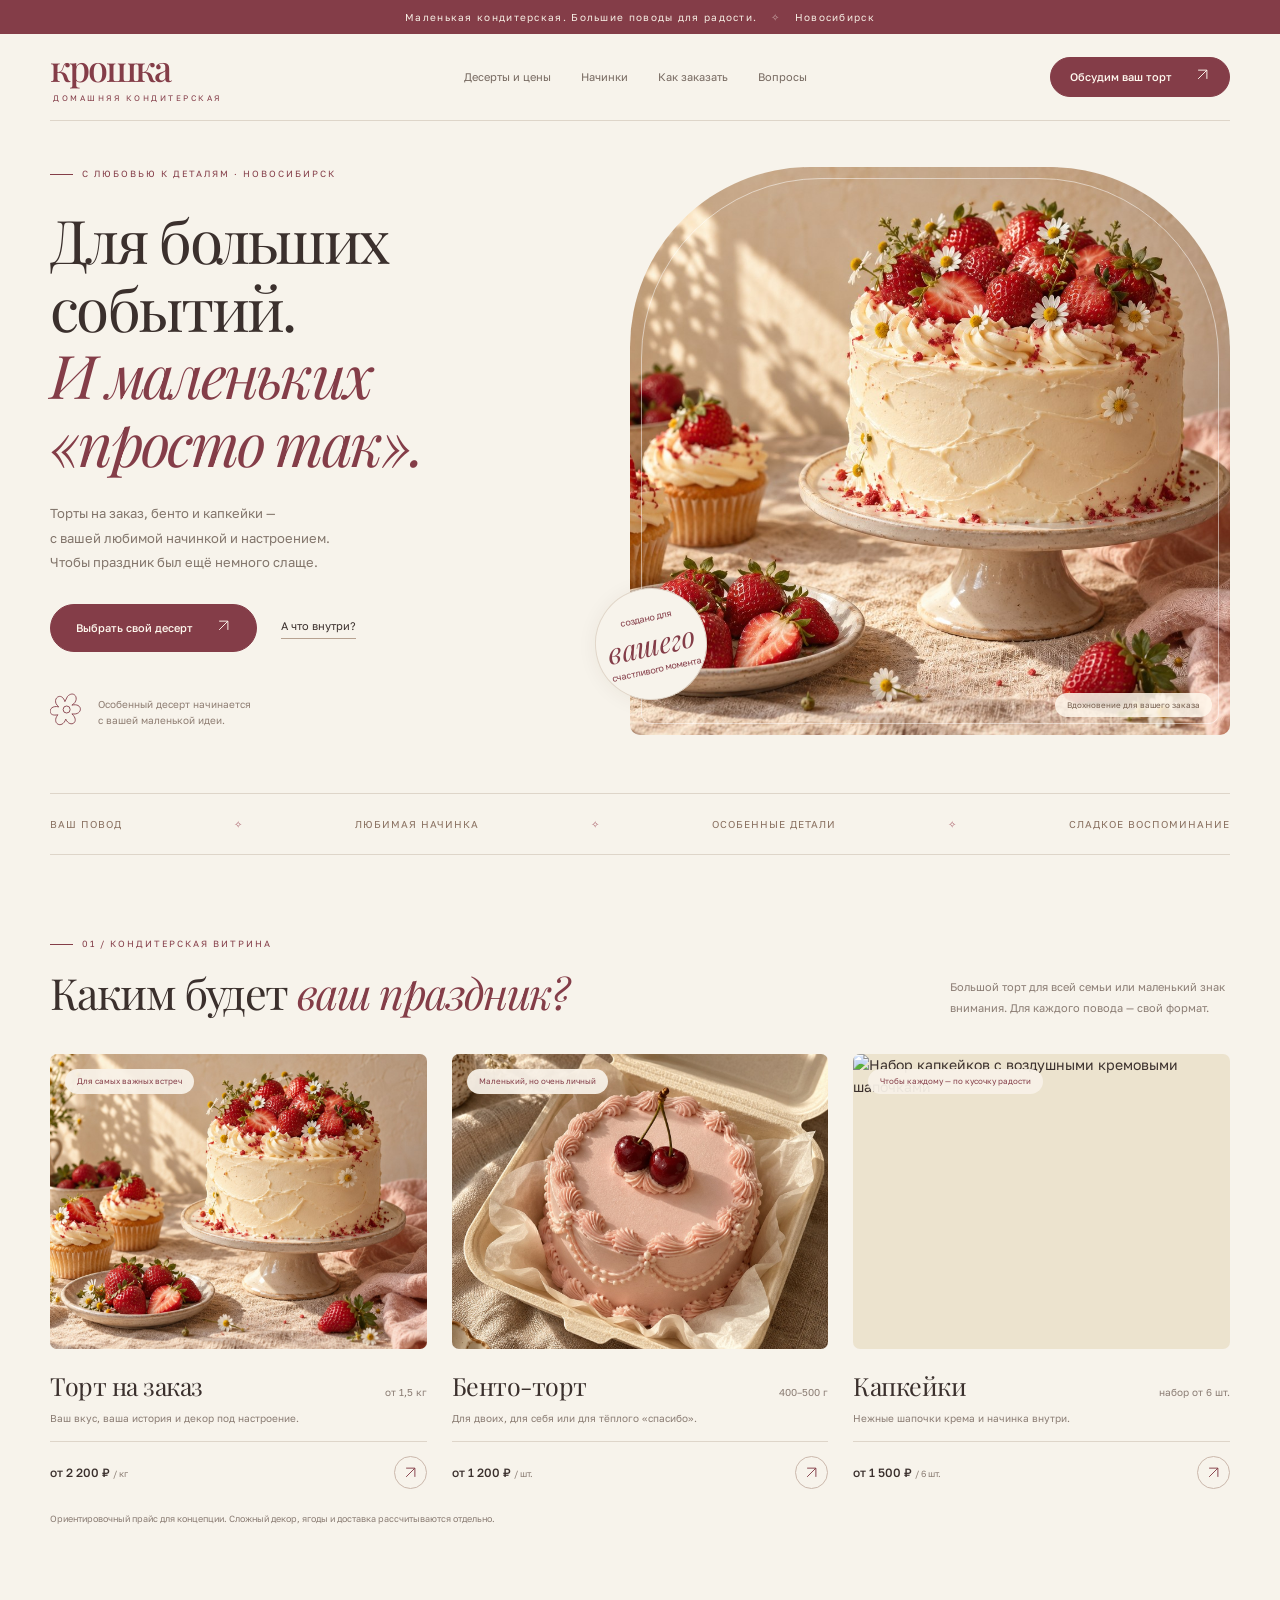
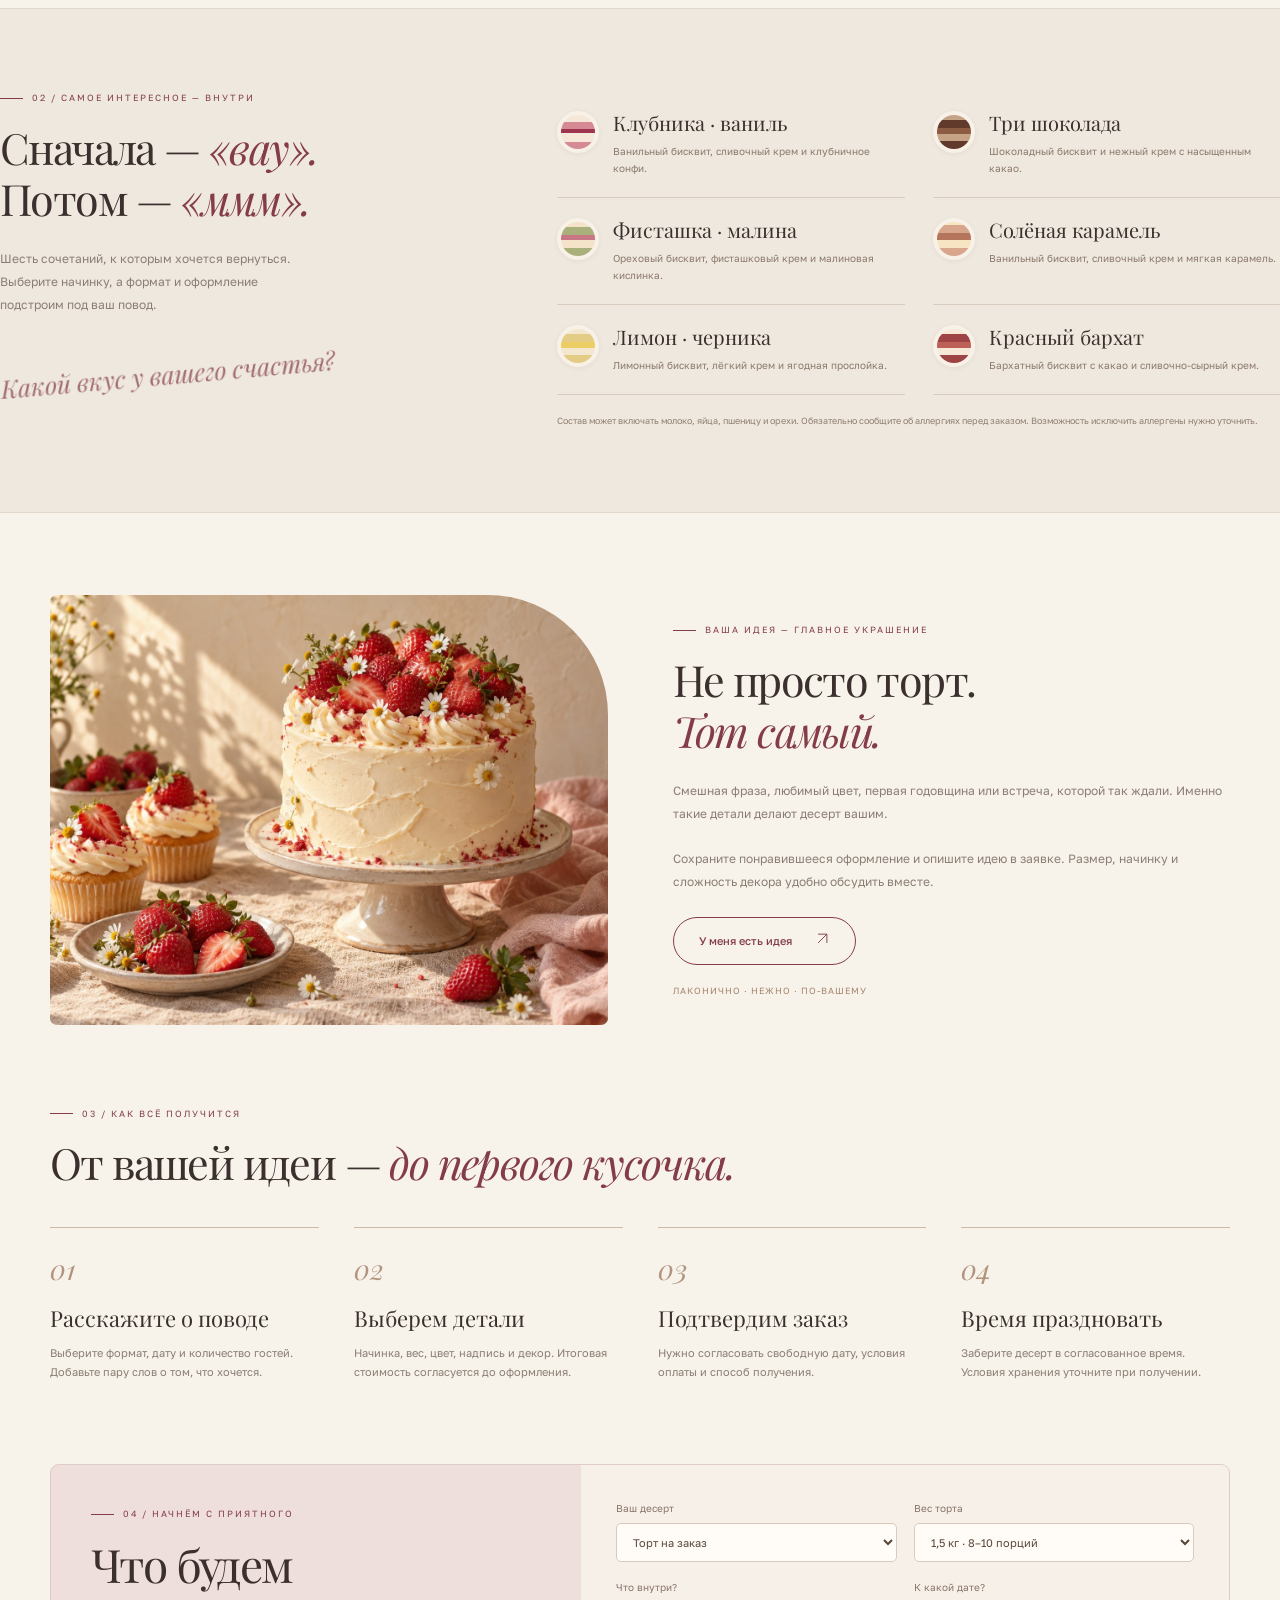
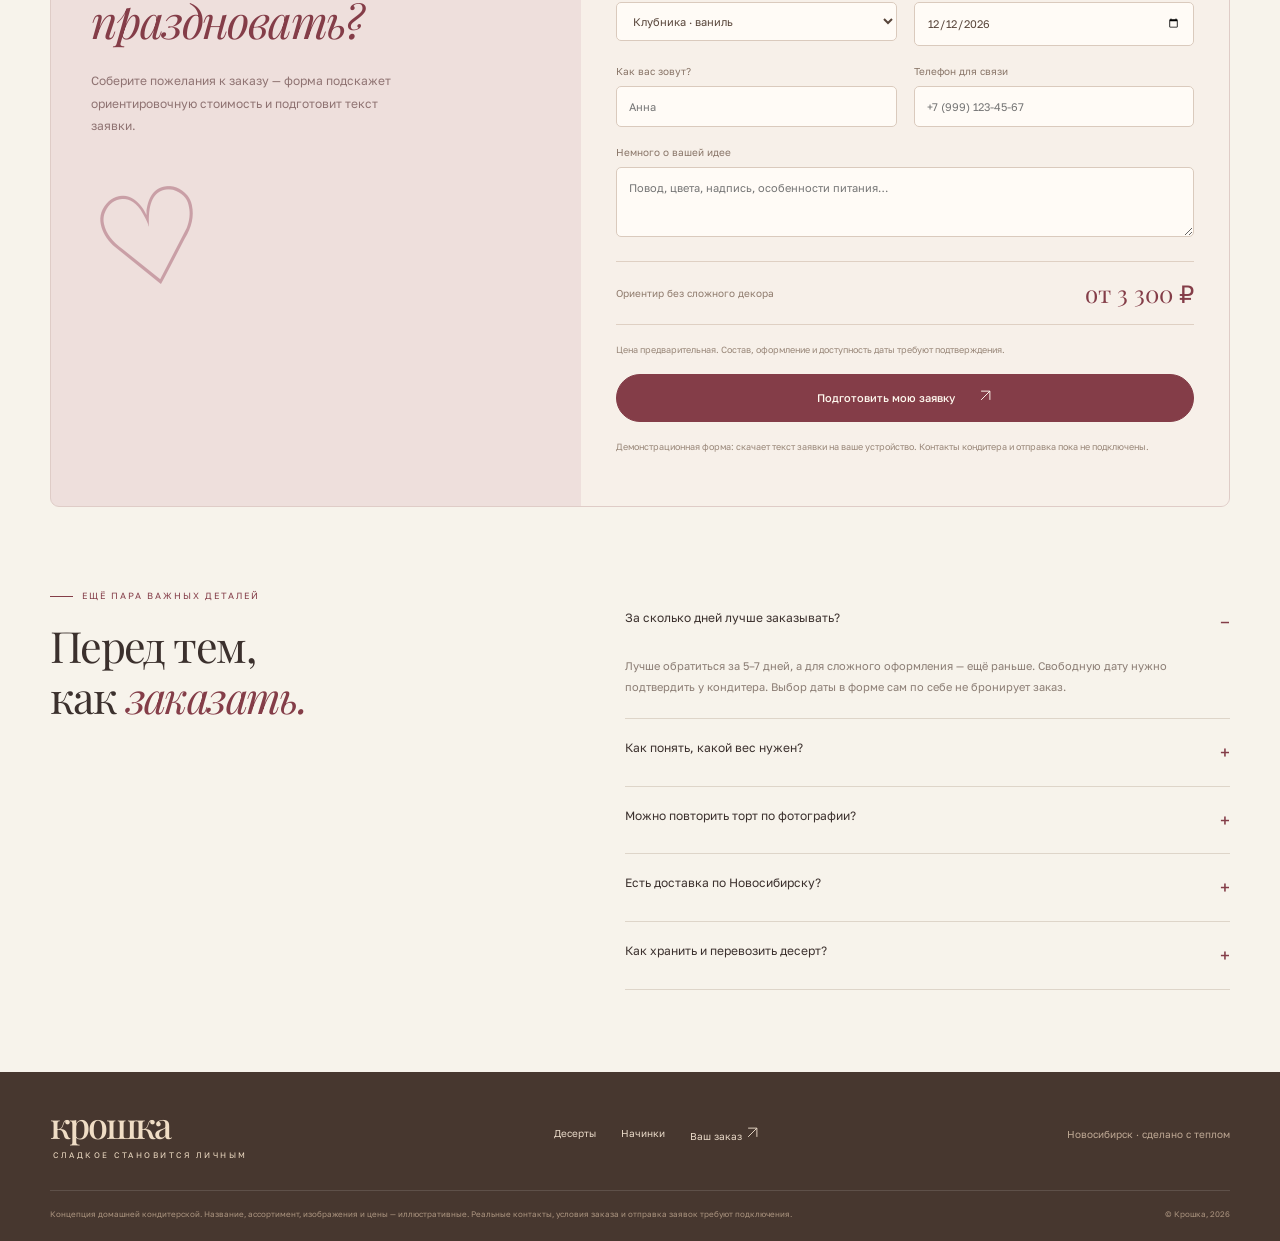
==== kroshka/index.html @ 7d3234ec "Add Kroshka Novosibirsk home bakery website" ====
<!doctype html><html lang="ru"><head><meta charset="utf-8"><meta name="viewport" content="width=device-width,initial-scale=1"><meta name="theme-color" content="#f7f3eb"><title>Крошка — торты с вашим настроением · Новосибирск</title><style>
@import url('https://fonts.googleapis.com/css2?family=Golos+Text:wght@400;500;600&family=Playfair+Display:ital,wght@0,400;0,500;0,600;1,400;1,500&display=swap');
:root{--paper:#f7f3eb;--ink:#3b302d;--wine:#843d48;--muted:#8b7d74;--line:#ded5c9;--pink:#eedfdc;--serif:'Playfair Display',Georgia,serif;--sans:'Golos Text',Arial,sans-serif}*{box-sizing:border-box}html{scroll-behavior:smooth;scroll-padding-top:95px}body{margin:0;background:var(--paper);color:var(--ink);font:14px/1.6 var(--sans)}a{color:inherit;text-decoration:none}button,input,select,textarea{font:inherit}button{cursor:pointer}button:focus-visible,a:focus-visible,input:focus-visible,select:focus-visible,textarea:focus-visible{outline:2px solid var(--wine);outline-offset:4px}.wrap{max-width:1280px;margin:auto;padding:0 50px}.announcement{text-align:center;padding:9px;background:var(--wine);color:#f6eee4;font-size:10px;letter-spacing:1.3px}.announcement span{margin:0 14px;opacity:.65}header{background:#f7f3ebf0;position:sticky;top:0;z-index:10;backdrop-filter:blur(15px)}.nav{height:87px;display:flex;align-items:center;justify-content:space-between;gap:30px;border-bottom:1px solid var(--line)}.logo{font:500 36px/.9 var(--serif);letter-spacing:-2px;color:var(--wine)}.logo small{display:block;font:8px var(--sans);letter-spacing:2.5px;text-transform:uppercase;margin-top:10px;margin-left:3px}.navlinks{display:flex;gap:30px;font-size:11px;color:#766960}.navlinks a:hover{color:var(--wine)}.btn{display:inline-flex;align-items:center;justify-content:center;gap:23px;min-height:48px;border:1px solid var(--wine);background:var(--wine);color:#fff9ef;padding:12px 25px;border-radius:30px;font-size:11px;font-weight:500;transition:transform .2s,background .2s}.btn:hover{transform:translateY(-2px);background:#6e2e39}.btn.outline{background:transparent;color:var(--wine)}.btn.outline:hover{background:#eadeda}.nav .btn{min-height:39px;padding:9px 19px}.hero{display:grid;grid-template-columns:1fr 1.12fr;gap:45px;align-items:center;padding:46px 0 57px}.eyebrow{display:flex;align-items:center;gap:9px;font-size:9px;text-transform:uppercase;letter-spacing:2px;color:var(--wine)}.eyebrow:before{content:'';width:23px;height:1px;background:var(--wine)}h1,h2,h3,p{margin:0}h1{font:400 clamp(48px,4.7vw,66px)/1.12 var(--serif);letter-spacing:-2.7px;margin:25px 0}h1 em,h2 em{font-weight:400;color:var(--wine)}.hero-copy>p{font-size:13px;color:#82756b;line-height:1.9;max-width:360px}.hero-actions{display:flex;align-items:center;gap:24px;margin-top:29px}.text-link{font-size:11px;border-bottom:1px solid #b7a291;padding-bottom:4px}.hero-note{display:flex;gap:13px;align-items:center;margin-top:37px;color:#8f7e73;font-size:10px}.little-flower{color:var(--wine);font:35px var(--serif)}.hero-photo{position:relative;height:568px;border-radius:180px 180px 10px 10px;isolation:isolate}.hero-photo img{width:100%;height:100%;object-fit:cover;border-radius:inherit;object-position:58% center}.photo-border{position:absolute;inset:11px;border:1px solid #ffffff80;border-radius:inherit;pointer-events:none}.round-label{position:absolute;left:-35px;bottom:35px;width:112px;height:112px;border-radius:50%;background:var(--paper);display:flex;flex-direction:column;align-items:center;justify-content:center;color:var(--wine);font-size:9px;text-align:center;line-height:1.6;box-shadow:0 2px 20px #432b1610;transform:rotate(-12deg);border:1px solid #e1d6c9}.round-label strong{font:italic 29px var(--serif);display:block}.photo-caption{position:absolute;right:18px;bottom:18px;background:#fff8edd9;border-radius:20px;padding:6px 12px;font-size:8px;color:#765f4f}.ribbon{display:flex;justify-content:space-between;padding:22px 0;border-block:1px solid var(--line);color:#8a7161;font-size:10px;letter-spacing:1px}.ribbon i{font-style:normal;color:#a75b67}.section{padding:82px 0}.section-head{display:flex;align-items:end;justify-content:space-between;margin-bottom:35px;gap:30px}h2{font:400 43px/1.2 var(--serif);letter-spacing:-1.6px;margin-top:16px}.section-head p{font-size:11px;line-height:1.9;color:var(--muted);max-width:280px}.products{display:grid;grid-template-columns:repeat(3,1fr);gap:25px}.product-image{height:295px;background:#eaded1;overflow:hidden;position:relative;border-radius:7px}.product-image img{width:100%;height:100%;object-fit:cover;transition:transform .7s}.product:hover img{transform:scale(1.035)}.product-image .badge{position:absolute;top:15px;left:15px;border-radius:20px;padding:6px 12px;font-size:8px;background:#f8f2e8ef;color:var(--wine)}.product:nth-child(2) .product-image{background:#efdfe0}.product:nth-child(3) .product-image{background:#ece3ce}.product-head{display:flex;align-items:baseline;justify-content:space-between;margin-top:20px;gap:10px}.product h3{font:400 25px var(--serif);letter-spacing:-.5px}.product p{font-size:10px;color:var(--muted);margin:8px 0 15px}.product-footer{border-top:1px solid var(--line);padding-top:14px;display:flex;align-items:center;justify-content:space-between}.product-footer strong{font-size:12px;font-weight:500}.product-footer strong small{font-size:9px;font-weight:400;color:var(--muted)}.arrow-btn{display:grid;place-items:center;width:33px;height:33px;background:transparent;border:1px solid #cbb8ac;color:var(--wine);border-radius:50%;font-size:19px;transition:background .2s}.arrow-btn:hover{background:var(--pink)}.flavours-section{background:#efe8df;border-block:1px solid #e2d7cb}.flavour-layout{display:grid;grid-template-columns:.8fr 1.2fr;gap:75px}.flavour-intro p{font-size:12px;color:var(--muted);max-width:300px;line-height:1.9;margin:23px 0}.handwritten{font:italic 25px var(--serif);color:#a16b6f;transform:rotate(-5deg);margin-top:35px}.flavour-list{display:grid;grid-template-columns:1fr 1fr;gap:0 28px}.flavour{padding:20px 0;border-bottom:1px solid #d9ccbe;display:flex;gap:14px}.swatch{width:42px;height:42px;flex-shrink:0;border-radius:50%;background:repeating-linear-gradient(0deg,#d8a68c 0 8px,#f7e4c2 8px 16px,#b5755c 16px 23px);border:4px solid #f8f1e7;box-shadow:0 1px 5px #4e2e1410}.flavour h3{font:400 20px var(--serif);line-height:1.2;margin-bottom:8px}.flavour p{font-size:10px;color:#8c7a6b;line-height:1.7}.swatch.berry{background:repeating-linear-gradient(0deg,#d68a93 0 7px,#f6e8d8 7px 16px,#9e344d 16px 20px)}.swatch.choco{background:repeating-linear-gradient(0deg,#613a2c 0 8px,#c5a386 8px 15px,#8c5c42 15px 21px)}.swatch.pistachio{background:repeating-linear-gradient(0deg,#a9b07b 0 8px,#f4e2c9 8px 16px,#c87683 16px 21px)}.swatch.lemon{background:repeating-linear-gradient(0deg,#e3cc85 0 8px,#f4e7cf 8px 15px,#edce64 15px 21px)}.swatch.velvet{background:repeating-linear-gradient(0deg,#9f4444 0 8px,#f7e7d7 8px 15px,#bc6058 15px 21px)}.allergen{font-size:9px;color:#917f70;margin-top:18px;grid-column:1/-1;line-height:1.8}.occasion{display:grid;grid-template-columns:1fr 1fr;gap:65px;align-items:center}.occasion-photo{height:430px;border-radius:7px 120px 7px 7px;overflow:hidden}.occasion-photo img{width:100%;height:100%;object-fit:cover}.occasion p{font-size:12px;color:var(--muted);line-height:1.9;margin:23px 0}.occasion .mini-label{font:9px var(--sans);letter-spacing:1px;color:#a7846d;margin-top:20px}.process{display:grid;grid-template-columns:repeat(4,1fr);gap:35px;margin-top:38px}.process-item{border-top:1px solid #cbb9a9;padding-top:22px}.process-item .number{font:italic 28px var(--serif);color:#b2947e}.process-item h3{font:400 22px var(--serif);margin:16px 0 10px}.process-item p{font-size:11px;color:var(--muted);line-height:1.8}.order-section{padding-top:0}.order-box{background:var(--pink);border:1px solid #dfccc7;border-radius:9px;display:grid;grid-template-columns:.9fr 1.1fr;overflow:hidden}.order-intro{padding:42px 40px;position:relative}.order-intro p{font-size:12px;color:#8f7372;max-width:300px;margin-top:22px;line-height:1.9}.order-intro h2{font-size:46px}.order-doodle{font:130px/1 var(--serif);color:#c99fa6;margin-top:28px;transform:rotate(-12deg);display:inline-block}.form{background:#f7f0e9;padding:35px;display:grid;grid-template-columns:1fr 1fr;gap:17px}.form label{display:block;font-size:10px;margin-bottom:7px;color:#897568}.form select,.form input,.form textarea{width:100%;padding:11px 12px;border:1px solid #dacabd;border-radius:5px;background:#fffbf6;color:#58453a;font-size:11px;min-width:0;outline-offset:2px}.form textarea{resize:vertical;height:70px}.full{grid-column:1/-1}.estimate{display:flex;align-items:center;justify-content:space-between;border-block:1px solid #dfd0c3;padding:15px 0}.estimate span{font-size:10px;color:#8f7b6d}.estimate strong{font:24px var(--serif);color:var(--wine)}.estimate-note,.form-note{font-size:9px;color:#998779;line-height:1.7}.form .btn{width:100%}.result{font-size:11px;color:var(--wine);line-height:1.8}.faq{display:grid;grid-template-columns:1fr 1.2fr;gap:70px;padding-top:0}details{border-bottom:1px solid var(--line)}summary{cursor:pointer;list-style:none;padding:19px 0;display:flex;justify-content:space-between;font-size:12px;gap:20px}summary::-webkit-details-marker{display:none}summary:after{content:'+';color:var(--wine);font-size:18px}details[open] summary:after{content:'−'}details p{font-size:11px;color:var(--muted);padding:0 20px 20px 0;line-height:1.9}.footer{background:#47372f;color:#e9d9c8;padding:36px 0 20px}.footer-top{display:flex;align-items:center;justify-content:space-between;gap:25px}.footer .logo{color:#f0ddc5}.footer-links{display:flex;gap:25px;font-size:10px}.footer-city{font-size:10px;color:#bfa995}.footer-bottom{border-top:1px solid #ffffff20;margin-top:30px;padding-top:17px;display:flex;justify-content:space-between;gap:30px;font-size:8px;color:#ac9580}.footer-bottom p{max-width:800px}.hero-copy{animation:arrive .7s both}.hero-photo{animation:arrive .9s both}@keyframes arrive{from{opacity:0;transform:translateY(18px)}to{opacity:1;transform:none}}.js .reveal{opacity:0;transform:translateY(18px);transition:opacity .65s,transform .65s}.js .reveal.visible{opacity:1;transform:none}@media(max-width:1000px){.wrap{padding:0 30px}.hero{gap:30px}.hero-photo{height:510px}h1{font-size:51px}.hero-actions{gap:15px}.product-image{height:240px}.flavour-layout{gap:35px}.order-intro{padding:30px}.form{padding:28px}.navlinks{gap:17px}}@media(max-width:720px){.wrap{padding:0 22px}.announcement{font-size:8px;letter-spacing:.8px}.announcement span{margin:0 7px}.nav{height:73px}.logo{font-size:30px}.navlinks{display:none}.nav .btn{font-size:10px;min-height:35px;padding:8px 14px}.hero{grid-template-columns:1fr;padding:32px 0;gap:35px}.hero-copy{text-align:center}.eyebrow{font-size:8px;letter-spacing:1.5px}.hero .eyebrow{justify-content:center}h1{font-size:48px;letter-spacing:-2px;margin:20px 0}.hero-copy>p{font-size:12px;max-width:320px;margin:auto}.hero-actions{justify-content:center}.hero-note{justify-content:center;margin-top:23px}.hero-photo{height:420px;border-radius:150px 150px 7px 7px;margin:0 8px}.round-label{left:-16px;bottom:25px;width:91px;height:91px;font-size:8px}.round-label strong{font-size:24px}.ribbon{gap:12px;flex-wrap:wrap;justify-content:center;font-size:8px;padding:17px 0}.ribbon i:last-of-type{display:none}.section{padding:53px 0}h2{font-size:35px}.section-head{display:block;margin-bottom:26px}.section-head p{margin-top:17px}.products{grid-template-columns:1fr;gap:33px}.product-image{height:330px}.product-head{margin-top:16px}.product p{font-size:11px}.product-footer strong{font-size:13px}.flavour-layout{grid-template-columns:1fr;gap:10px}.flavour-intro p{margin:17px 0;max-width:100%}.handwritten{display:none}.flavour-list{gap:0 16px}.flavour{gap:9px}.flavour h3{font-size:18px}.swatch{width:30px;height:30px;border-width:3px}.flavour p{font-size:9px}.occasion{grid-template-columns:1fr;gap:30px}.occasion-photo{height:340px}.occasion p{margin:17px 0}.process{grid-template-columns:1fr 1fr;gap:28px 20px;margin-top:28px}.process-item h3{font-size:21px}.process-item p{font-size:10px}.order-section{padding-top:0}.order-box{grid-template-columns:1fr}.order-intro{padding:28px}.order-intro h2{font-size:38px}.order-intro p{max-width:240px;margin-top:15px}.order-doodle{position:absolute;bottom:20px;right:22px;font-size:75px}.form{padding:25px;gap:15px}.faq{grid-template-columns:1fr;gap:20px;padding-top:0}.footer-top{flex-wrap:wrap;gap:25px}.footer-links{order:3;width:100%;gap:23px}.footer-bottom{display:block}.footer-bottom span{display:block;margin-top:12px}}@media(prefers-reduced-motion:reduce){*,*:before,*:after{scroll-behavior:auto!important;animation:none!important;transition:none!important}.js .reveal{opacity:1;transform:none}}
</style></head><body><div class="announcement">Маленькая кондитерская. Большие поводы для радости.<span>✧</span>Новосибирск</div><header><div class="wrap"><div class="nav"><a href="#" class="logo">крошка<small>домашняя кондитерская</small></a><nav class="navlinks" aria-label="Навигация"><a href="#collection">Десерты и цены</a><a href="#flavours">Начинки</a><a href="#how">Как заказать</a><a href="#faq">Вопросы</a></nav><a class="btn" href="#order">Обсудим ваш торт <span><svg viewBox="0 0 24 24" width="15" height="15" fill="none" stroke="currentColor" stroke-width="1.5" aria-hidden="true"><path d="M5 19 19 5M5 5h14v14"/></svg></span></a></div></div></header><main><div class="wrap"><div class="hero"><div class="hero-copy"><div class="eyebrow">С любовью к деталям · Новосибирск</div><h1>Для больших<br>событий.<br><em>И маленьких<br>«просто так».</em></h1><p>Торты на заказ, бенто и капкейки —<br>с вашей любимой начинкой и настроением.<br>Чтобы праздник был ещё немного слаще.</p><div class="hero-actions"><a class="btn" href="#collection">Выбрать свой десерт <span><svg viewBox="0 0 24 24" width="15" height="15" fill="none" stroke="currentColor" stroke-width="1.5" aria-hidden="true"><path d="M5 19 19 5M5 5h14v14"/></svg></span></a><a class="text-link" href="#flavours">А что внутри?</a></div><div class="hero-note"><span class="little-flower" aria-hidden="true"><svg width="35" height="35" viewBox="0 0 40 40" fill="none" stroke="currentColor"><path d="M20 5c8-8 15 4 5 10 13-3 13 12 0 10 10 9-2 17-7 6-4 12-17 5-9-5C-4 29-2 14 10 17 0 9 13-2 17 11Z"/><circle cx="19" cy="20" r="4"/></svg></span><span>Особенный десерт начинается<br>с вашей маленькой идеи.</span></div></div><div class="hero-photo"><img src="[data-uri]" alt="Нежный сливочный торт с клубникой на керамической подставке" fetchpriority="high"><div class="photo-border"></div><div class="round-label">создано для<strong>вашего</strong>счастливого момента</div><span class="photo-caption">Вдохновение для вашего заказа</span></div></div><div class="ribbon"><span>ВАШ ПОВОД</span><i>✧</i><span>ЛЮБИМАЯ НАЧИНКА</span><i>✧</i><span>ОСОБЕННЫЕ ДЕТАЛИ</span><i>✧</i><span>СЛАДКОЕ ВОСПОМИНАНИЕ</span></div><section class="section reveal" id="collection"><div class="section-head"><div><div class="eyebrow">01 / Кондитерская витрина</div><h2>Каким будет <em>ваш праздник?</em></h2></div><p>Большой торт для всей семьи или маленький знак внимания. Для каждого повода — свой формат.</p></div><div class="products"><article class="product"><div class="product-image"><img src="[data-uri]" loading="lazy" alt="Праздничный торт с кремом и свежими ягодами"><span class="badge">Для самых важных встреч</span></div><div class="product-head"><h3>Торт на заказ</h3><span style="font-size:10px;color:var(--muted)">от 1,5 кг</span></div><p>Ваш вкус, ваша история и декор под настроение.</p><div class="product-footer"><strong>от 2 200 ₽ <small>/ кг</small></strong><button class="arrow-btn" data-product="cake" aria-label="Выбрать торт на заказ"><svg viewBox="0 0 24 24" width="15" height="15" fill="none" stroke="currentColor" stroke-width="1.5" aria-hidden="true"><path d="M5 19 19 5M5 5h14v14"/></svg></button></div></article><article class="product"><div class="product-image"><img src="[data-uri]" loading="lazy" alt="Маленький бенто-торт в подарочной коробке"><span class="badge">Маленький, но очень личный</span></div><div class="product-head"><h3>Бенто-торт</h3><span style="font-size:10px;color:var(--muted)">400–500 г</span></div><p>Для двоих, для себя или для тёплого «спасибо».</p><div class="product-footer"><strong>от 1 200 ₽ <small>/ шт.</small></strong><button class="arrow-btn" data-product="bento" aria-label="Выбрать бенто-торт"><svg viewBox="0 0 24 24" width="15" height="15" fill="none" stroke="currentColor" stroke-width="1.5" aria-hidden="true"><path d="M5 19 19 5M5 5h14v14"/></svg></button></div></article><article class="product"><div class="product-image"><img src="CUP[data-uri]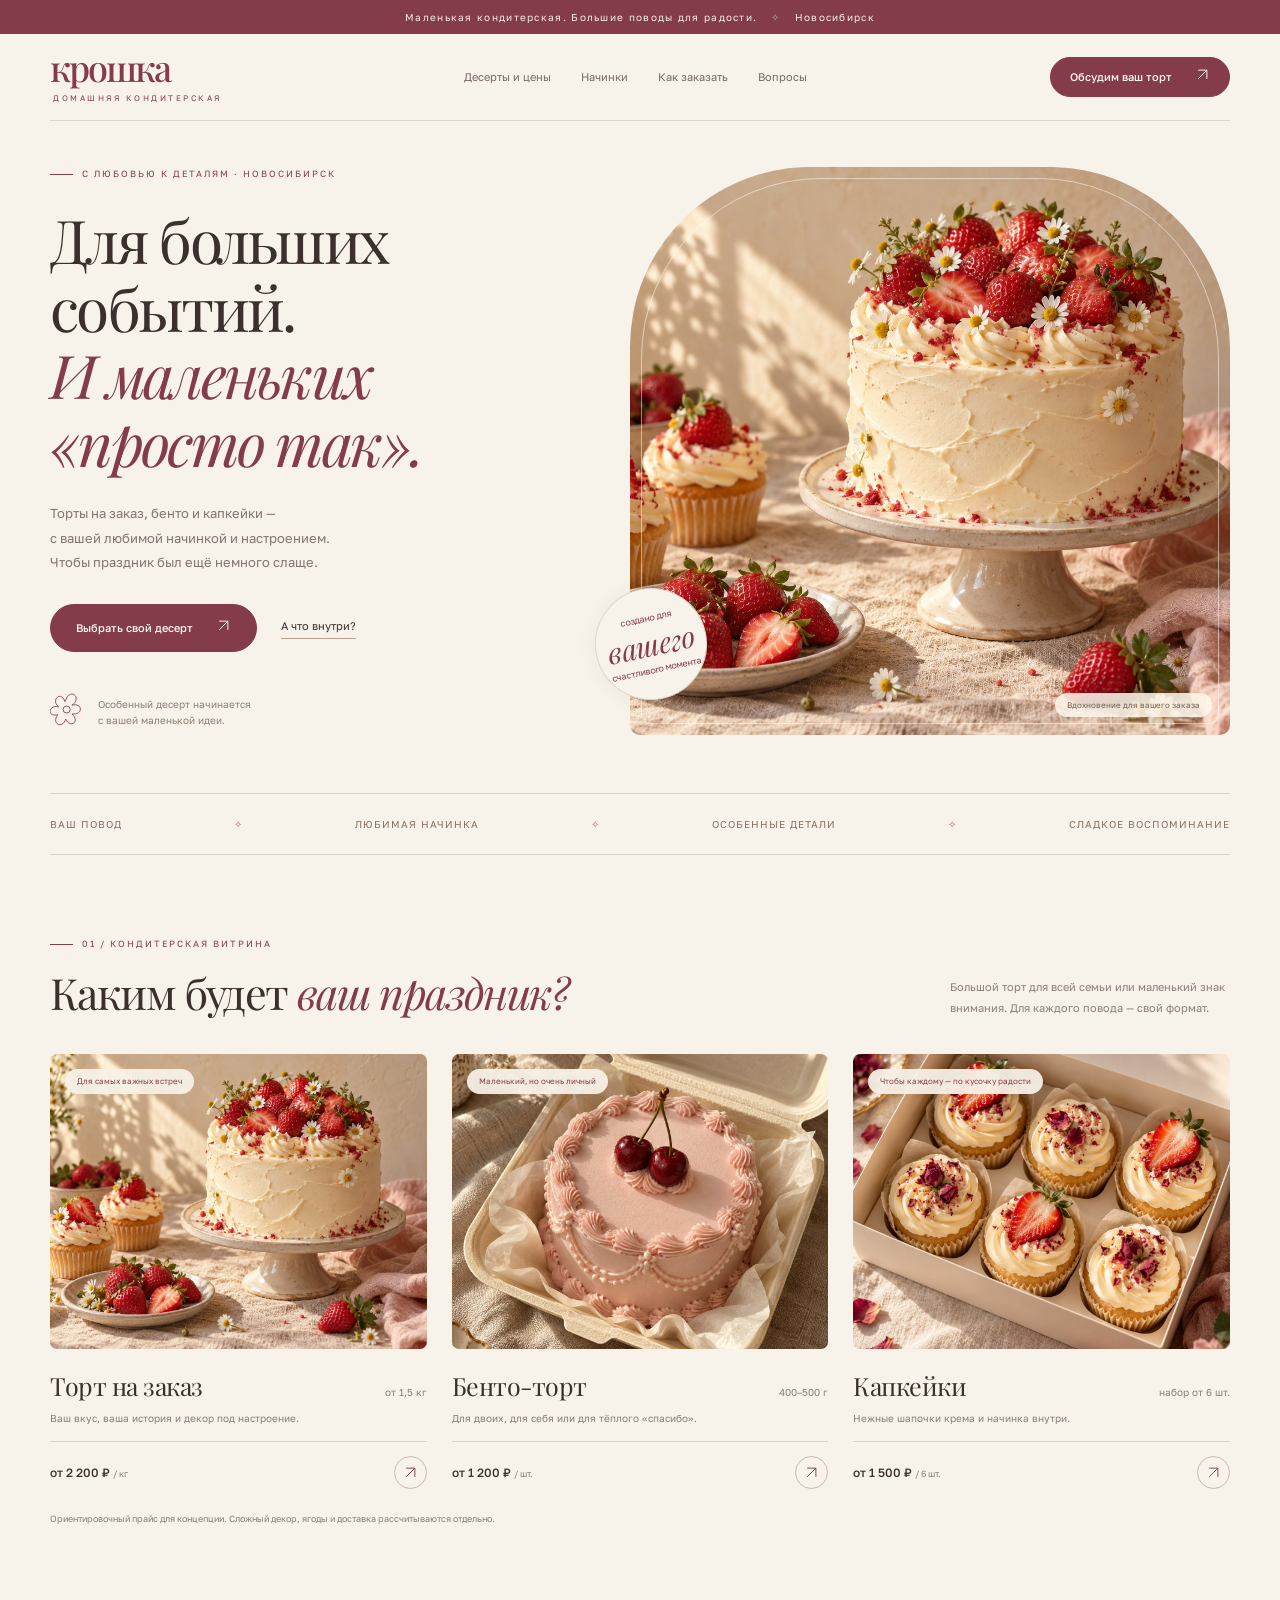
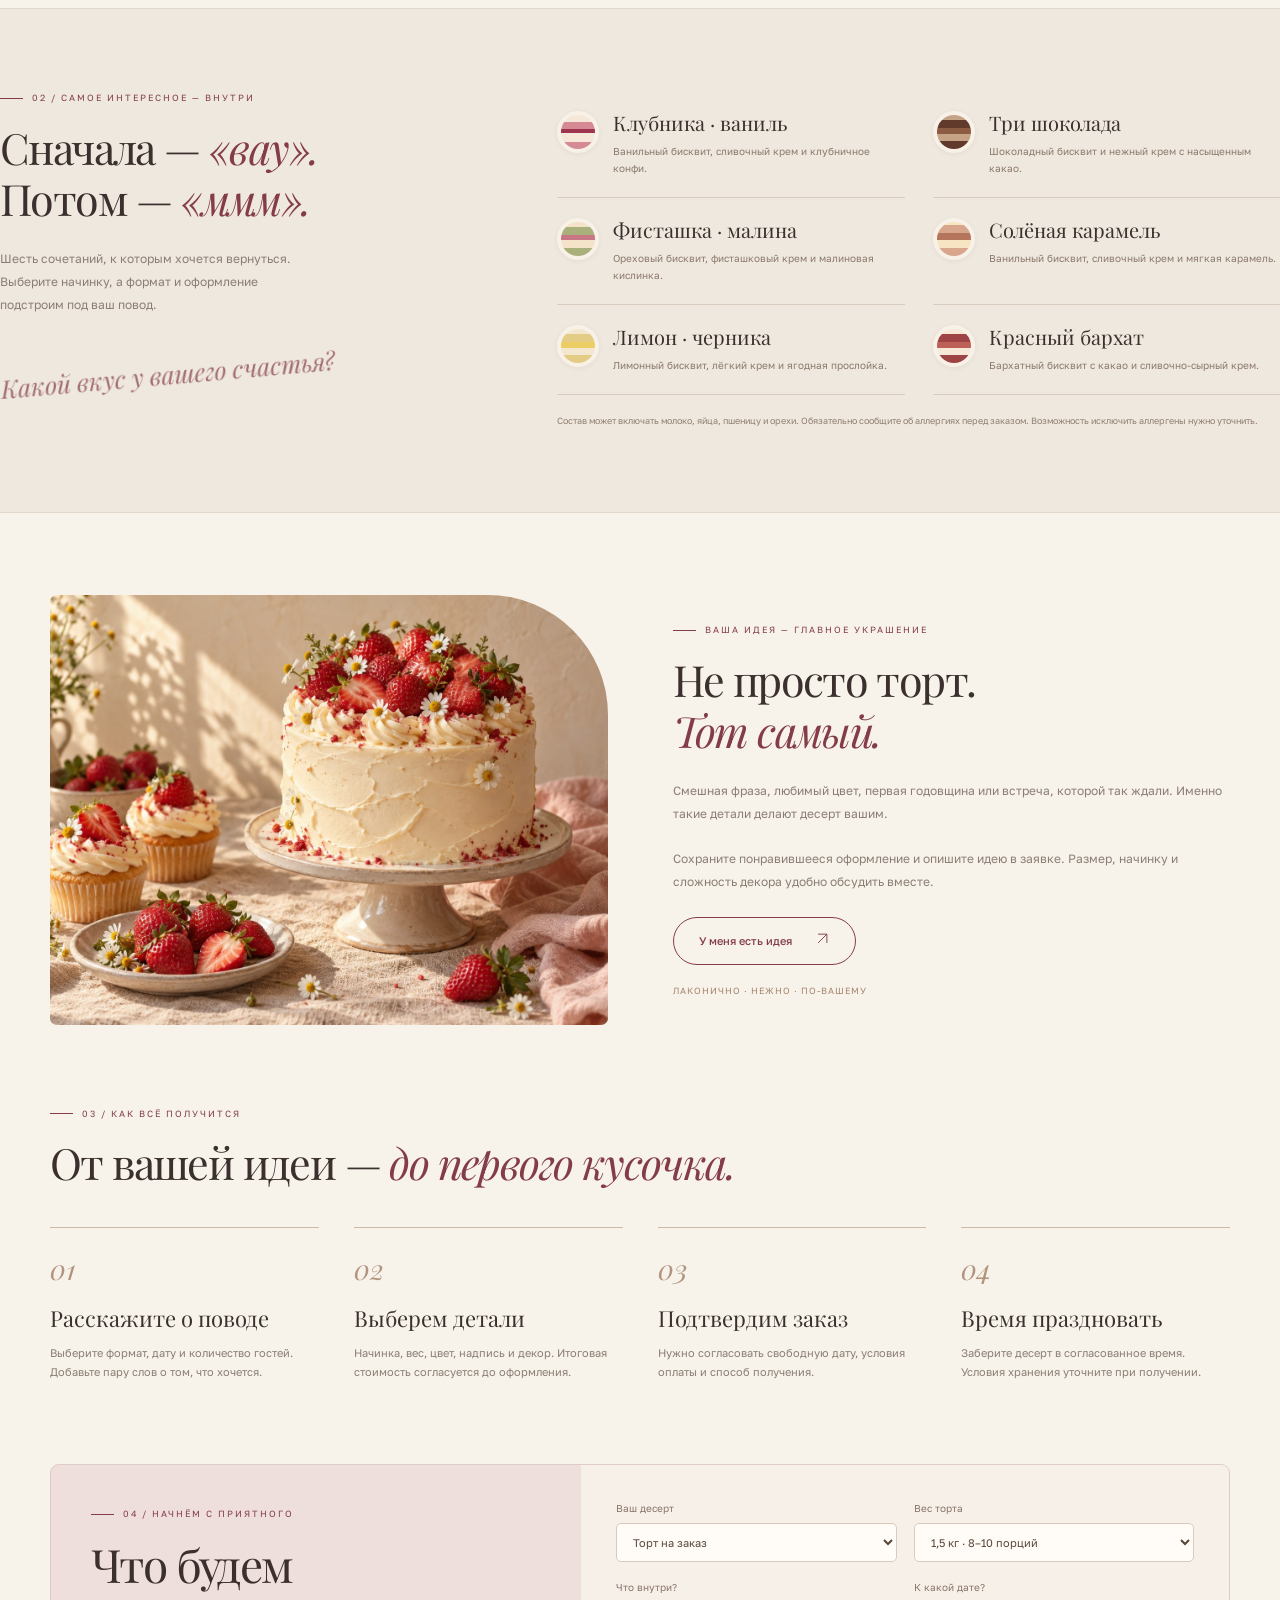
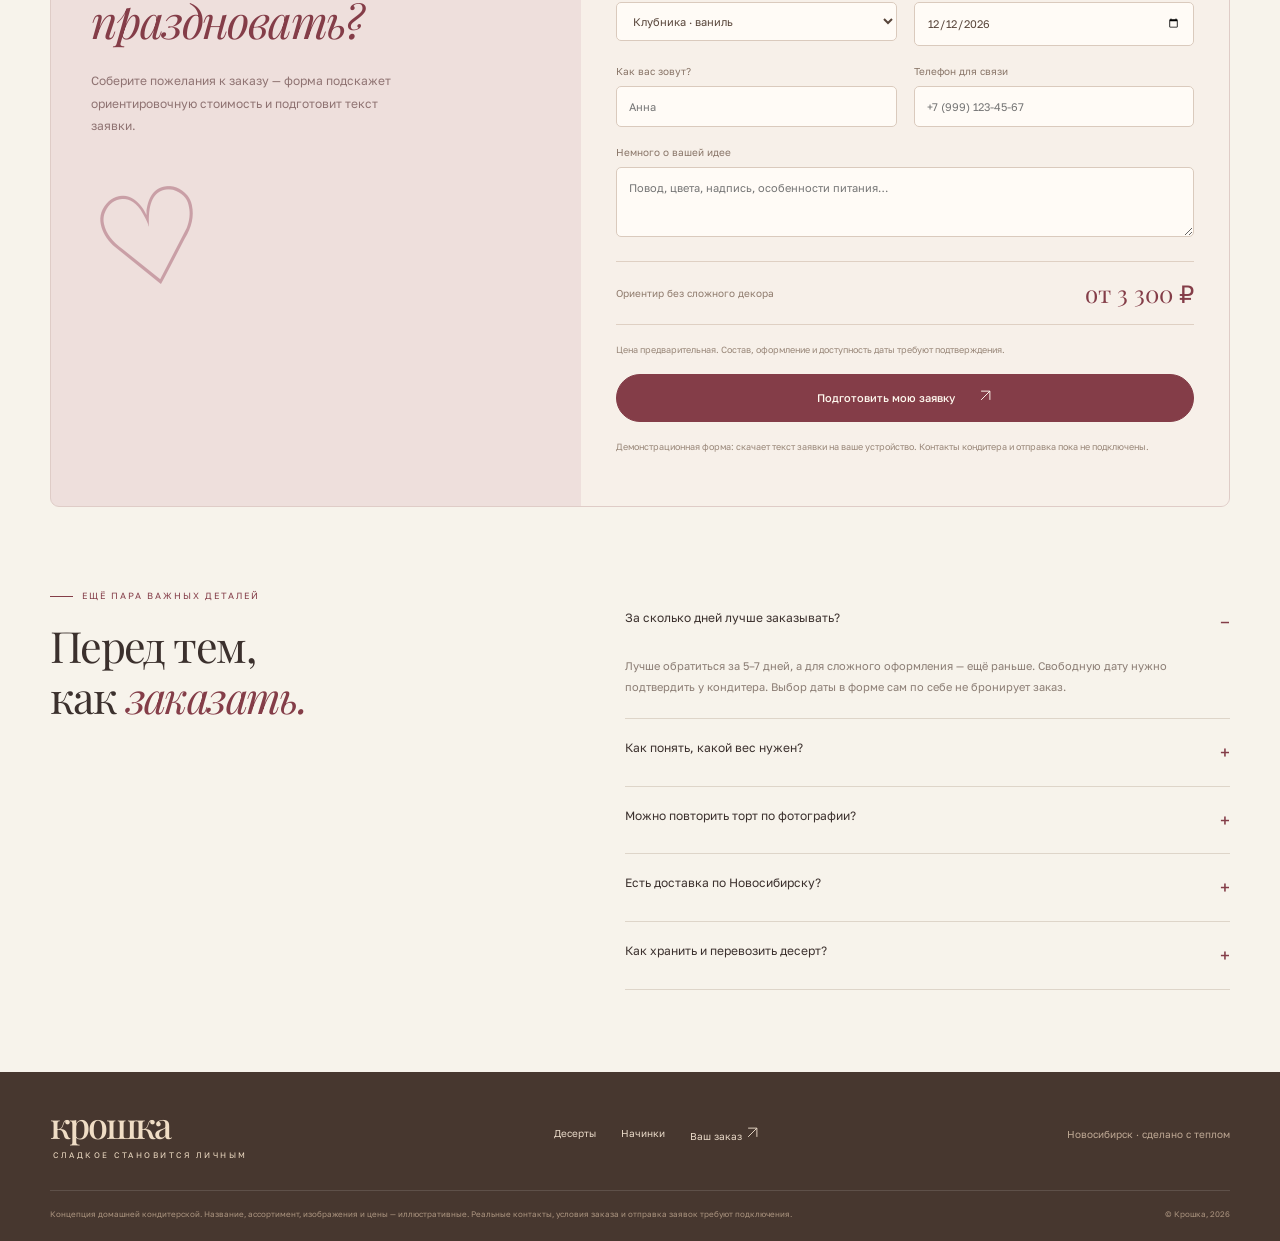
